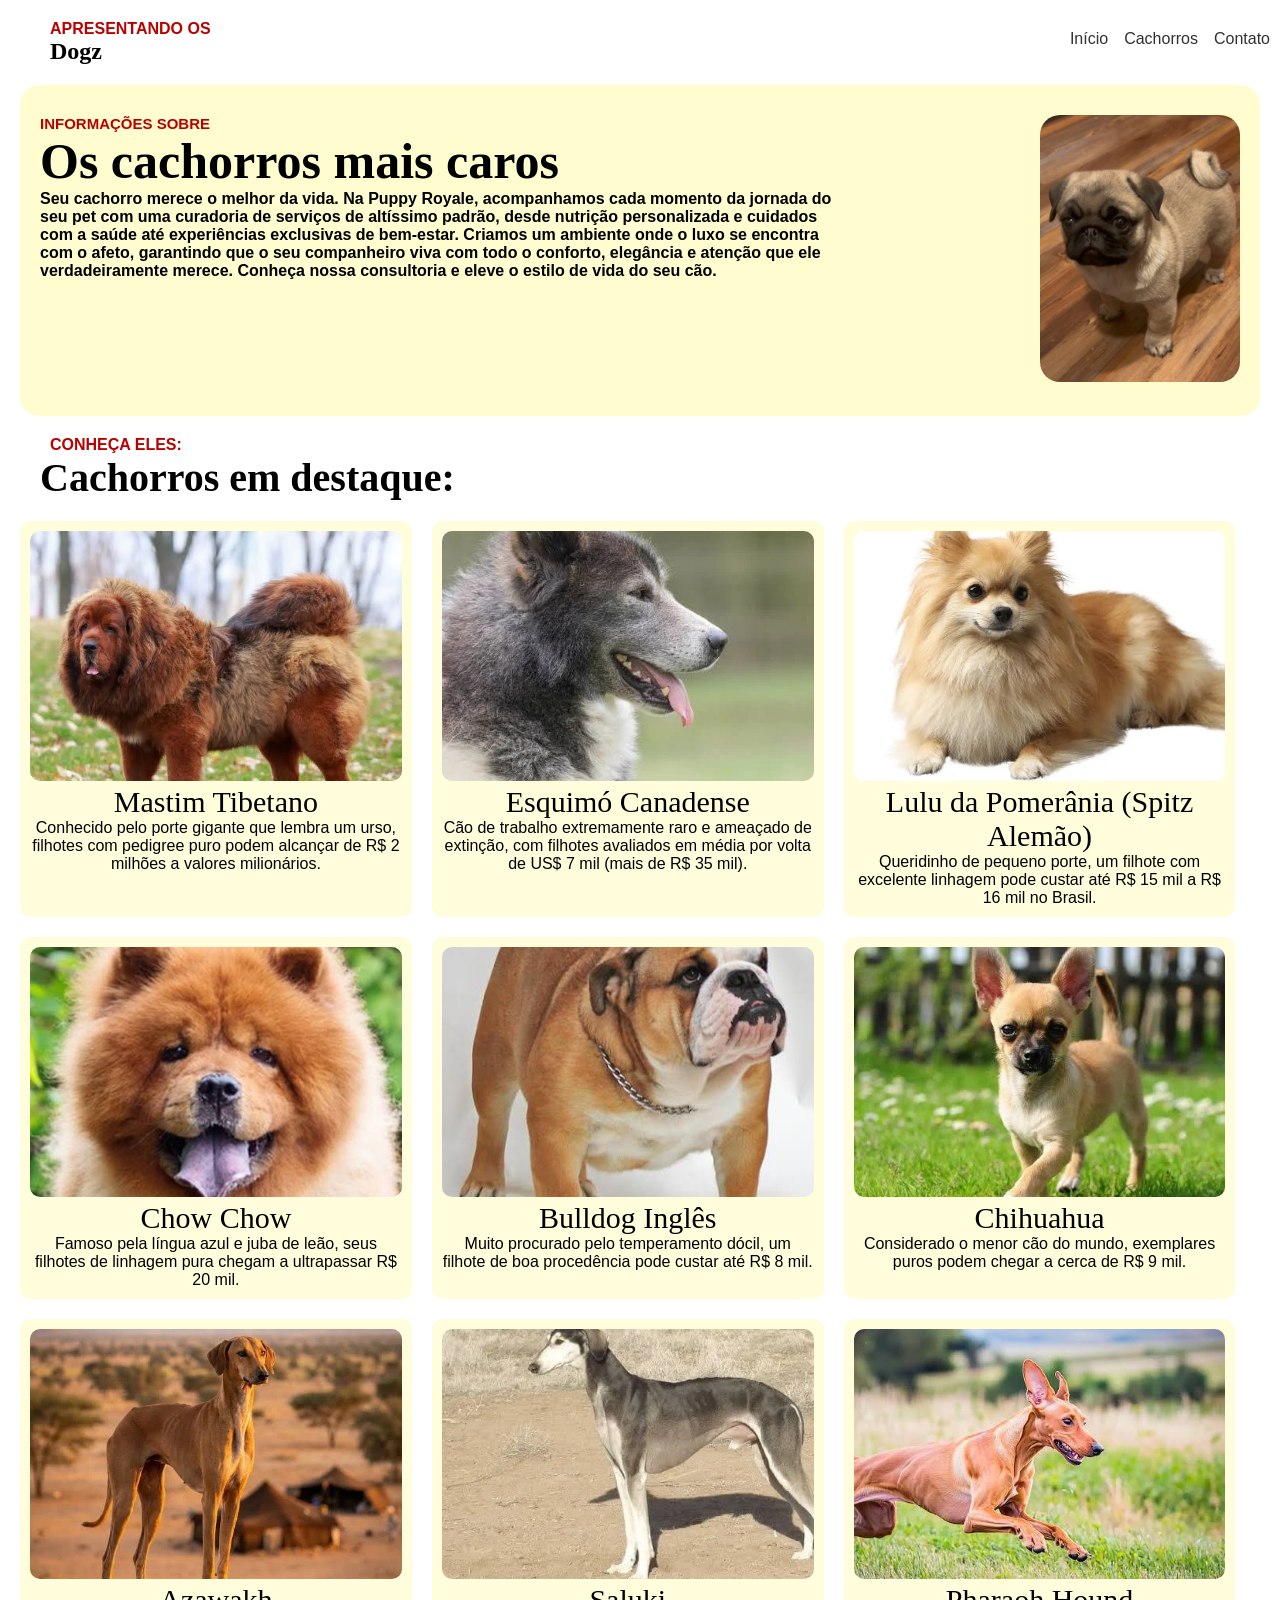
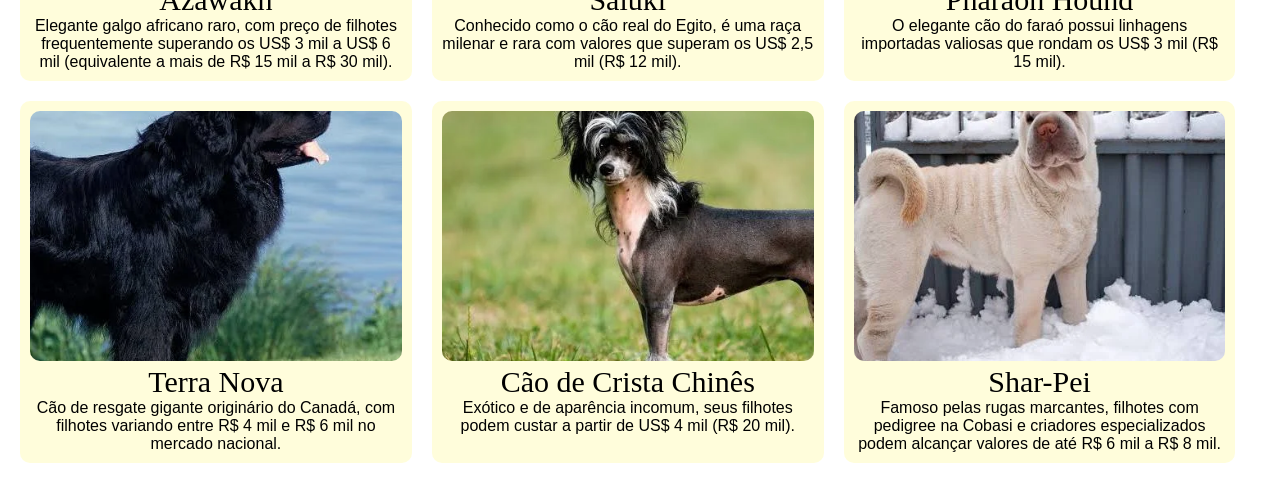
==== pages/cachorros.html @ 8c6f233e "feat: home page, e cachorros feitos, falta o resto depois da hero" ====
<!doctype html>
<html lang="pt-BR">
    <head>
        <meta charset="UTF-8" />
        <title>Vitrine Dogz</title>
        <link rel="stylesheet" href="../css/cachorros.css" />
    </head>
    <body>
        <header>
            <section>
                <p id="p-header"><b>APRESENTANDO OS</b></p>
                <h1>Dogz</h1>
            </section>
            <section id="infos-header">
                <p>Início</p>
                <p>Cachorros</p>
                <p>Contato</p>
            </section>
        </header>
        <main id="main">
            <section id="hero">
                <article>
                    <p id="info-hero">INFORMAÇÕES SOBRE</p>
                    <h2>Os cachorros mais caros</h2>
                    <p>
                        Seu cachorro merece o melhor da vida. Na Puppy Royale, acompanhamos cada
                        momento da jornada do seu pet com uma curadoria de serviços de altíssimo
                        padrão, desde nutrição personalizada e cuidados com a saúde até experiências
                        exclusivas de bem-estar. Criamos um ambiente onde o luxo se encontra com o
                        afeto, garantindo que o seu companheiro viva com todo o conforto, elegância
                        e atenção que ele verdadeiramente merece. Conheça nossa consultoria e eleve
                        o estilo de vida do seu cão.
                    </p>
                </article>
                <article>
                    <img
                        id="dog-hero"
                        src="../assets/img/hero-dog.jpg"
                        alt="Imagem de cachorro pug fofo" />
                </article>
            </section>

            <section id="infos-completas">
                <p>CONHEÇA ELES:</p>
                <h2 id="h2-completo">Cachorros em destaque:</h2>
            </section>

            <section class="cards-container">
                <article class="card-item">
                    <article class="fotos">
                        <img
                            src="../assets/img/mastin.webp"
                            alt="Imagem de cachorro Mastim Tibetano" />
                    </article>
                    <section class="texto">
                        <p class="nome-cachorro">Mastim Tibetano</p>
                        <p>
                            Conhecido pelo porte gigante que lembra um urso, filhotes com pedigree
                            puro podem alcançar de R$ 2 milhões a valores milionários.
                        </p>
                    </section>
                </article>

                <article class="card-item">
                    <article class="fotos">
                        <img
                            src="../assets/img/esquimo.webp"
                            alt="Imagem de cachorro Esquimó Canadense" />
                    </article>
                    <section class="texto">
                        <p class="nome-cachorro">Esquimó Canadense</p>
                        <p>
                            Cão de trabalho extremamente raro e ameaçado de extinção, com filhotes
                            avaliados em média por volta de US$ 7 mil (mais de R$ 35 mil).
                        </p>
                    </section>
                </article>

                <article class="card-item">
                    <article class="fotos">
                        <img
                            src="../assets/img/spitz.webp"
                            alt="Imagem de cachorro Lulu da Pomerânia (Spitz Alemão)" />
                    </article>
                    <section class="texto">
                        <p class="nome-cachorro">Lulu da Pomerânia (Spitz Alemão)</p>
                        <p>
                            Queridinho de pequeno porte, um filhote com excelente linhagem pode
                            custar até R$ 15 mil a R$ 16 mil no Brasil.
                        </p>
                    </section>
                </article>

                <article class="card-item">
                    <article class="fotos">
                        <img src="../assets/img/chowchow.jpg" alt="Imagem de cachorro Chow Chow" />
                    </article>
                    <section class="texto">
                        <p class="nome-cachorro">Chow Chow</p>
                        <p>
                            Famoso pela língua azul e juba de leão, seus filhotes de linhagem pura
                            chegam a ultrapassar R$ 20 mil.
                        </p>
                    </section>
                </article>

                <article class="card-item">
                    <article class="fotos">
                        <img
                            src="../assets/img/bulldogingles.jpg"
                            alt="Imagem de cachorro Bulldog Inglês" />
                    </article>
                    <section class="texto">
                        <p class="nome-cachorro">Bulldog Inglês</p>
                        <p>
                            Muito procurado pelo temperamento dócil, um filhote de boa procedência
                            pode custar até R$ 8 mil.
                        </p>
                    </section>
                </article>
                <article class="card-item">
                    <article class="fotos">
                        <img src="../assets/img/chiuawa.webp" alt="Imagem de cachorro Chihuahua" />
                    </article>
                    <section class="texto">
                        <p class="nome-cachorro">Chihuahua</p>
                        <p>
                            Considerado o menor cão do mundo, exemplares puros podem chegar a cerca
                            de R$ 9 mil.
                        </p>
                    </section>
                </article>

                <article class="card-item">
                    <article class="fotos">
                        <img src="../assets/img/azwaka.webp" alt="Imagem de cachorro Azawakh" />
                    </article>
                    <section class="texto">
                        <p class="nome-cachorro">Azawakh</p>
                        <p>
                            Elegante galgo africano raro, com preço de filhotes frequentemente
                            superando os US$ 3 mil a US$ 6 mil (equivalente a mais de R$ 15 mil a R$
                            30 mil).
                        </p>
                    </section>
                </article>

                <article class="card-item">
                    <article class="fotos">
                        <img src="../assets/img/saluki.webp" alt="Imagem de cachorro Saluki" />
                    </article>
                    <section class="texto">
                        <p class="nome-cachorro">Saluki</p>
                        <p>
                            Conhecido como o cão real do Egito, é uma raça milenar e rara com
                            valores que superam os US$ 2,5 mil (R$ 12 mil).
                        </p>
                    </section>
                </article>

                <article class="card-item">
                    <article class="fotos">
                        <img
                            src="../assets/img/pharao hound.webp"
                            alt="Imagem de cachorro pharao hound" />
                    </article>
                    <section class="texto">
                        <p class="nome-cachorro">Pharaoh Hound</p>
                        <p>
                            O elegante cão do faraó possui linhagens importadas valiosas que rondam
                            os US$ 3 mil (R$ 15 mil).
                        </p>
                    </section>
                </article>

                <article class="card-item">
                    <article class="fotos">
                        <img src="../assets/img/terranova.webp" alt="Imagem de cachorro Terra Nova" />
                    </article>
                    <section class="texto">
                        <p class="nome-cachorro">Terra Nova</p>
                        <p>
                            Cão de resgate gigante originário do Canadá, com filhotes variando entre
                            R$ 4 mil e R$ 6 mil no mercado nacional.
                        </p>
                    </section>
                </article>

                <article class="card-item">
                    <figure class="fotos">
                        <img
                            src="../assets/img/caocrista.webp"
                            alt="Imagem de cachorro Cão de Crista Chinês" />
                    </figure>
                    <section class="texto">
                        <p class="nome-cachorro">Cão de Crista Chinês</p>
                        <p>
                            Exótico e de aparência incomum, seus filhotes podem custar a partir de
                            US$ 4 mil (R$ 20 mil).
                        </p>
                    </section>
                </article>

                <article class="card-item">
                    <figure class="fotos">
                        <img src="../assets/img/sharpei.webp" alt="Imagem de cachorro Shar-Pei" />
                    </figure>
                    <section class="texto">
                        <p class="nome-cachorro">Shar-Pei</p>
                        <p>
                            Famoso pelas rugas marcantes, filhotes com pedigree na Cobasi e
                            criadores especializados podem alcançar valores de até R$ 6 mil a R$ 8
                            mil.
                        </p>
                    </section>
                </article>
            </section>
        </main>
    </body>
</html>
---- css/cachorros.css ----
* {
    padding: 0;
    margin: 0;
    box-sizing: border-box;
}

header {
    padding-left: 50px;
    padding-top: 20px;
    font-family: Georgia, serif;
    display: flex;
    justify-content: space-between;
}

#p-header {
    color: #bb0000;
    font-family: Arial, sans-serif;
}

#main {
    font-family: Arial, sans-serif;
}

#infos-header {
    display: flex;
    justify-content: space-evenly;
    gap: 16px;
    padding: 10px;
    font-family: Arial, sans-serif;
    color: rgb(50, 49, 49);
}

#hero {
    padding: 20px;
    font-weight: 700;
    font-family: Arial, sans-serif;
    display: flex;
    padding-top: 30px;
    padding-bottom: 30px;
    justify-content: space-between;
    background-color: #FFFDD0;
    border-radius: 20px;
    margin: 20px;
    gap: 200px;
}

#info-hero {
    color: #bb0000;
    font-size: 15px;
}

h2 {
    font-size: 50px;
    font-family: Georgia, serif;
}

#dog-hero {
    width: 200px;
    border-radius: 20px;
}

#infos-completas p {
    color: #bb0000;
    font-weight: 700;
    font-family: Arial, sans-serif;
    margin-left: 50px;
}

#h2-completo {
    margin-left: 40px;
    font-size: 40px;
}


.cards-container {
    display: flex;
    flex-wrap: wrap;
    gap: 20px;
    padding: 20px;
    width: 100%;
}


.card-item {
    background-color: #fffdd0c2;
    width: 31.60%;
    padding: 10px;
    border-radius: 10px;
    font-family: Arial, sans-serif;
    text-align: center;
}

.fotos img {
    width: 100%;
    height: 250px;
    object-fit: cover;
    border-radius: 10px;
}

.nome-cachorro {
    font-family: Georgia, serif;
    font-size: 30px;
}
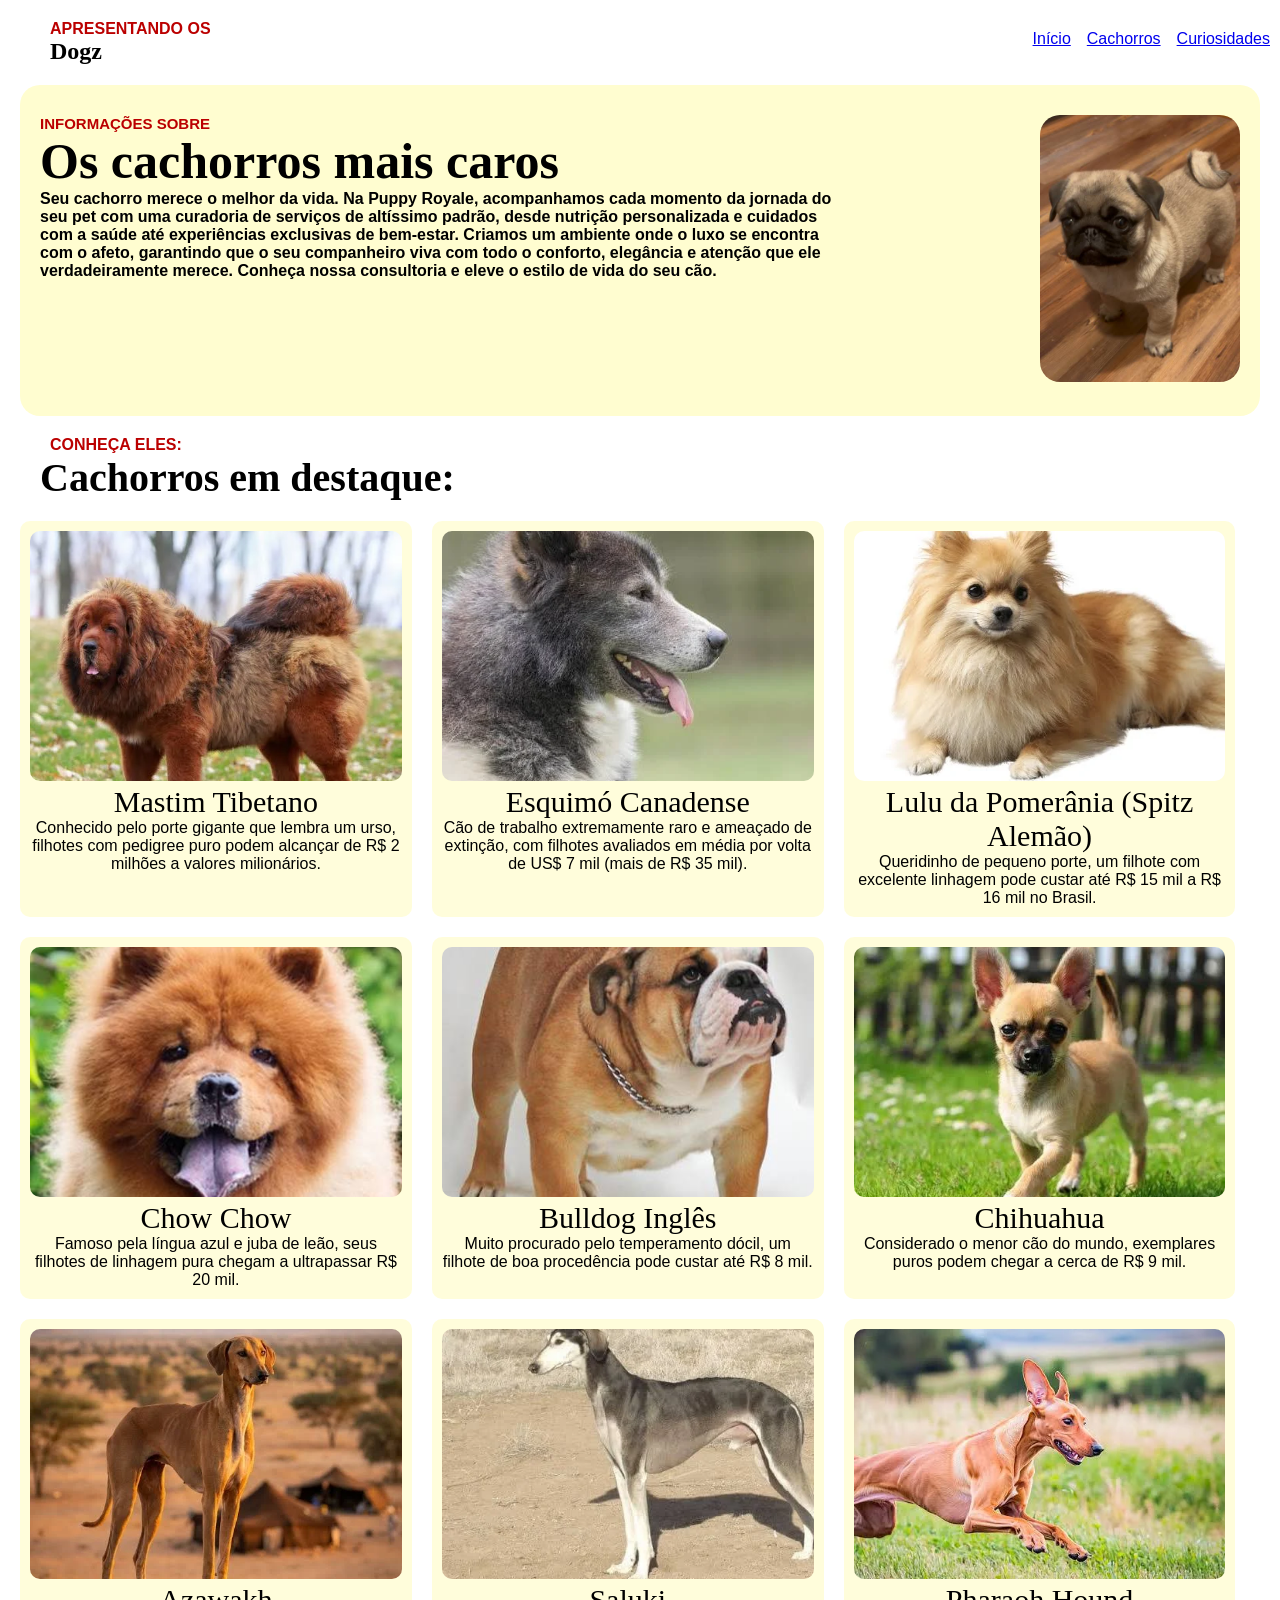
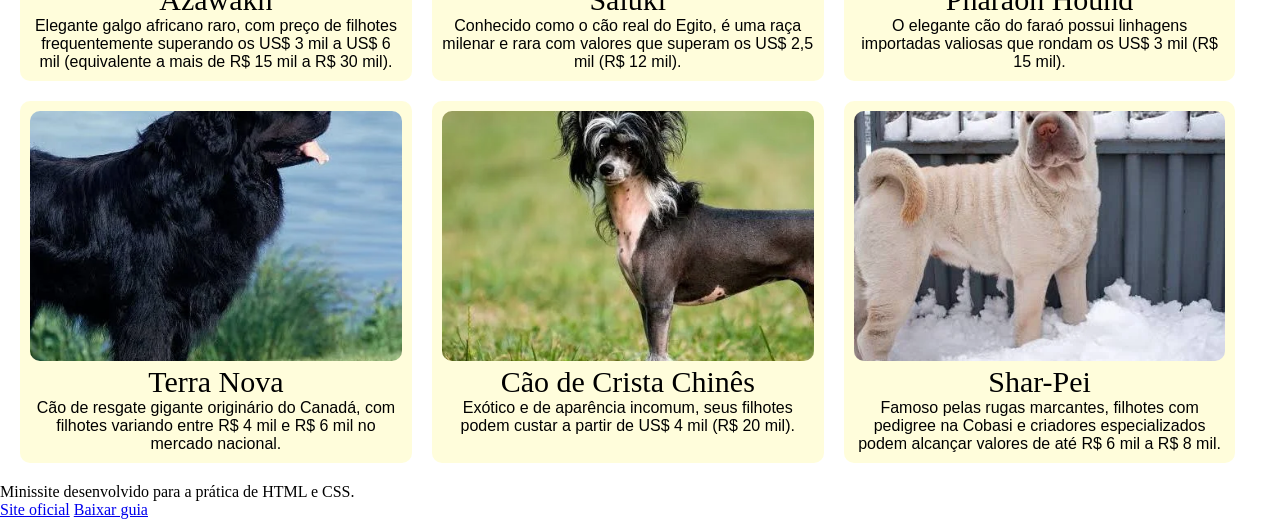
==== commit 5561359e: "atualizar caminhos cachorros.html" ====
--- a/pages/cachorros.html
+++ b/pages/cachorros.html
@@ -12,9 +12,9 @@
                 <h1>Dogz</h1>
             </section>
             <section id="infos-header">
-                <p>Início</p>
-                <p>Cachorros</p>
-                <p>Contato</p>
+                <a href="../index.html">Início</a>
+                <a href="./cachorros.html">Cachorros</a>
+                <a href="./curiosidades.html">Curiosidades</a>
             </section>
         </header>
         <main id="main">
@@ -118,6 +118,7 @@
                         </p>
                     </section>
                 </article>
+
                 <article class="card-item">
                     <article class="fotos">
                         <img src="../assets/img/chiuawa.webp" alt="Imagem de cachorro Chihuahua" />
@@ -216,5 +217,12 @@
                 </article>
             </section>
         </main>
+        <footer>
+            <p>Minissite desenvolvido para a prática de HTML e CSS.</p>
+            <div class="links-footer">
+                <a href="../index.html" class="btn-footer">Site oficial</a>
+                <a href="../assets/resources/guia.txt" class="btn-footer" download>Baixar guia</a>
+            </div>
+        </footer>
     </body>
 </html>
